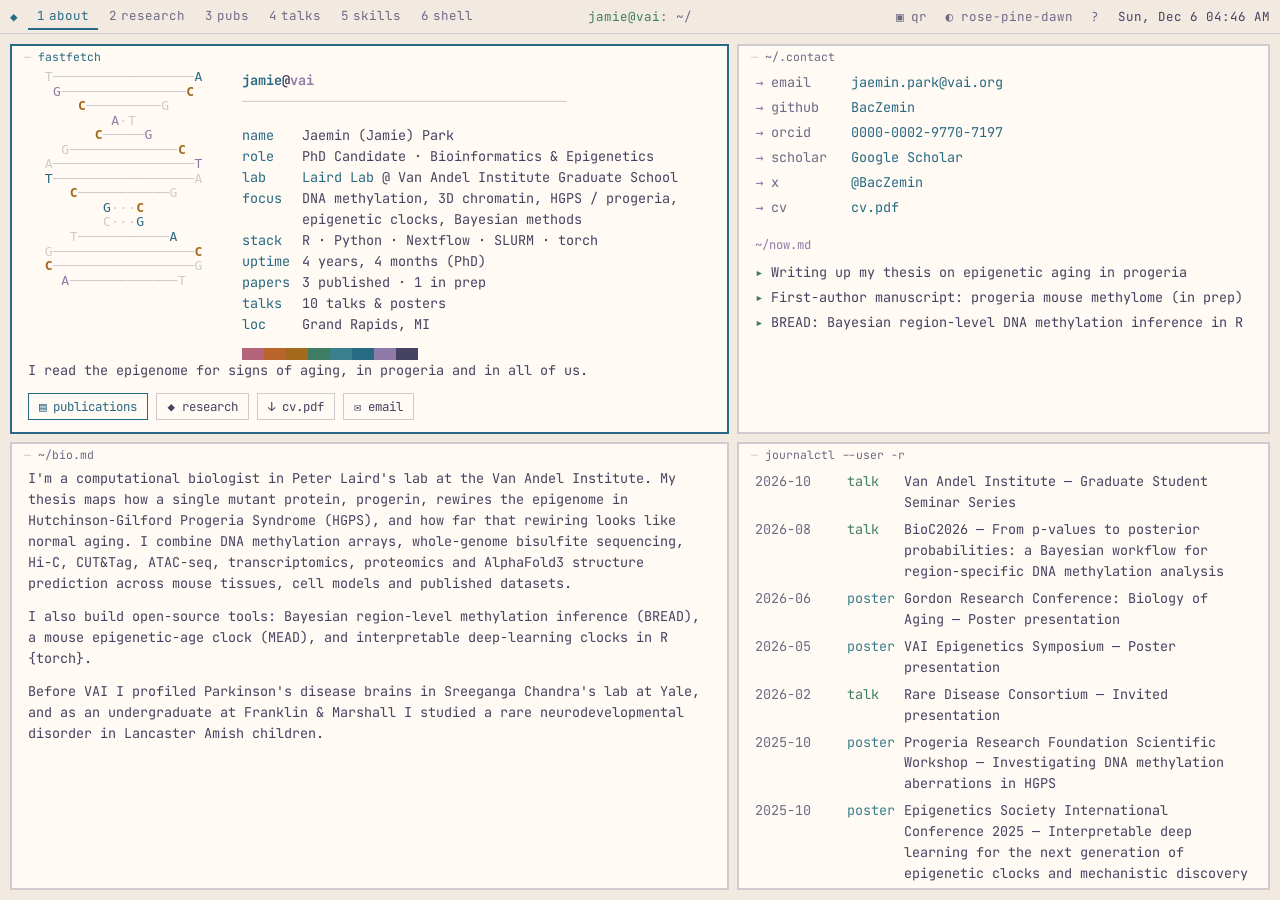
==== index.html @ f0b5bab3 "Initial site: TUI-style personal page driven by site.yaml Co-Authored-By: Claude Opus 5.5 <noreply@a" ====
<!doctype html>
<html lang="en" data-theme="tokyo-night">
<head>
  <meta charset="utf-8">
  <meta name="viewport" content="width=device-width, initial-scale=1, viewport-fit=cover">
  <title>Jaemin (Jamie) Park</title>
  <meta name="description" content="Jaemin (Jamie) Park — PhD candidate at the Van Andel Institute (Laird Lab). Computational epigenomics of aging and Hutchinson-Gilford Progeria Syndrome: DNA methylation, 3D chromatin, epigenetic clocks, Bayesian methods.">
  <meta name="author" content="Jaemin Park">
  <link rel="canonical" href="https://baczemin.github.io/">
  <meta name="theme-color" content="#1a1b26">
  <link rel="icon" type="image/png" href="assets/img/logo.png">

  <!-- Open Graph / social cards (what shows up when the link is shared) -->
  <meta property="og:type" content="profile">
  <meta property="og:title" content="Jaemin (Jamie) Park">
  <meta property="og:description" content="Computational epigenomics of aging and progeria · Van Andel Institute">
  <meta property="og:url" content="https://baczemin.github.io/">
  <meta property="og:image" content="https://baczemin.github.io/assets/img/og.png">
  <meta name="twitter:card" content="summary_large_image">
  <meta name="twitter:site" content="@BacZemin">

  <script type="application/ld+json">
  {
    "@context": "https://schema.org",
    "@type": "Person",
    "name": "Jaemin Park",
    "alternateName": "Jamie Park",
    "jobTitle": "PhD Candidate",
    "affiliation": { "@type": "Organization", "name": "Van Andel Institute" },
    "url": "https://baczemin.github.io/",
    "identifier": "https://orcid.org/0000-0002-9770-7197",
    "sameAs": [
      "https://orcid.org/0000-0002-9770-7197",
      "https://github.com/BacZemin",
      "https://x.com/BacZemin"
    ],
    "knowsAbout": ["DNA methylation", "Epigenetics", "Hutchinson-Gilford Progeria Syndrome", "Epigenetic clocks", "Bioinformatics", "Hi-C", "Bayesian statistics"]
  }
  </script>

  <!-- Apply the saved theme before first paint (no flash) -->
  <script>
    try {
      // ?theme=rose-pine-dawn in the URL forces a theme (handy for projectors)
      var t = new URLSearchParams(location.search).get('theme') || localStorage.getItem('theme');
      if (!t) t = matchMedia('(prefers-color-scheme: light)').matches ? 'rose-pine-dawn' : 'tokyo-night';
      document.documentElement.dataset.theme = t;
    } catch (e) {}
  </script>

  <link rel="preload" href="assets/fonts/jetbrains-mono-400.woff2" as="font" type="font/woff2" crossorigin>
  <link rel="stylesheet" href="assets/css/themes.css">
  <link rel="stylesheet" href="assets/css/tui.css">
</head>
<body>
  <a class="skip" href="#desktop">skip to content</a>

  <!-- ───────────── waybar ───────────── -->
  <header class="bar" role="banner">
    <nav class="bar-left" aria-label="Workspaces">
      <span class="bar-logo" aria-hidden="true">◆</span>
      <div class="ws-pills" id="ws-pills"></div>
    </nav>
    <div class="bar-center" id="bar-path">jamie@vai: ~</div>
    <div class="bar-right">
      <button class="bar-btn" id="btn-qr" title="QR code for this page (q)" aria-label="Show QR code">▣ qr</button>
      <button class="bar-btn" id="btn-theme" title="Cycle theme (t)" aria-label="Change theme">◐ <span id="theme-name">tokyo-night</span></button>
      <button class="bar-btn" id="btn-help" title="Keyboard shortcuts (?)" aria-label="Keyboard shortcuts">?</button>
      <span class="bar-clock" id="bar-clock" aria-hidden="true">--:--</span>
    </div>
  </header>

  <!-- ───────────── workspaces (filled by app.js from site.yaml) ───────────── -->
  <main id="desktop" tabindex="-1">
    <div class="boot" id="boot">
      <pre>[  0.000] loading site.yaml …</pre>
    </div>

    <noscript>
      <div class="noscript">
        <h1>Jaemin (Jamie) Park</h1>
        <p>PhD Candidate, Laird Lab, Van Andel Institute Graduate School (Grand Rapids, MI).
           Computational epigenomics of aging and Hutchinson-Gilford Progeria Syndrome: DNA methylation,
           3D chromatin, epigenetic clocks and Bayesian methods.</p>
        <p><a href="mailto:jaemin.park@vai.org">jaemin.park@vai.org</a> ·
           <a href="https://orcid.org/0000-0002-9770-7197">ORCID</a> ·
           <a href="https://github.com/BacZemin">GitHub</a> ·
           <a href="assets/cv.pdf">CV (PDF)</a> ·
           <a href="site.yaml">full content (site.yaml)</a></p>
        <p>This site is an interactive terminal; enable JavaScript for the full experience.</p>
      </div>
    </noscript>
  </main>

  <!-- ───────────── overlays ───────────── -->
  <div class="overlay" id="palette" hidden>
    <div class="modal palette" role="dialog" aria-modal="true" aria-label="Command palette">
      <div class="pane-title">walker</div>
      <input id="palette-input" type="text" placeholder="type a command, project, paper…" autocomplete="off" spellcheck="false" aria-label="Search commands">
      <ul id="palette-list" role="listbox"></ul>
    </div>
  </div>

  <div class="overlay" id="help" hidden>
    <div class="modal help" role="dialog" aria-modal="true" aria-label="Keyboard shortcuts">
      <div class="pane-title">keybindings</div>
      <dl class="keys">
        <dt><kbd>1</kbd>–<kbd>6</kbd></dt><dd>switch workspace</dd>
        <dt><kbd>Tab</kbd> / <kbd>h</kbd> <kbd>l</kbd></dt><dd>focus next / previous pane</dd>
        <dt><kbd>j</kbd> <kbd>k</kbd> / <kbd>↑</kbd> <kbd>↓</kbd></dt><dd>move through a list</dd>
        <dt><kbd>Enter</kbd></dt><dd>open the selected item</dd>
        <dt><kbd>/</kbd></dt><dd>search publications</dd>
        <dt><kbd>:</kbd> or <kbd>Ctrl</kbd>+<kbd>K</kbd></dt><dd>command palette</dd>
        <dt><kbd>t</kbd></dt><dd>cycle theme</dd>
        <dt><kbd>q</kbd></dt><dd>QR code for this page</dd>
        <dt><kbd>`</kbd></dt><dd>jump to the shell</dd>
        <dt><kbd>Esc</kbd></dt><dd>close</dd>
      </dl>
      <p class="muted">Everything also works by tapping.</p>
    </div>
  </div>

  <div class="overlay" id="qr" hidden>
    <div class="modal qr" role="dialog" aria-modal="true" aria-label="QR code">
      <div class="pane-title">qr</div>
      <div id="qr-code" class="qr-code"></div>
      <div class="qr-url" id="qr-url"></div>
      <div class="qr-actions">
        <button class="chip" id="qr-dl-theme">↓ svg (theme)</button>
        <button class="chip" id="qr-dl-mono">↓ svg (black)</button>
        <button class="chip" id="qr-dl-png">↓ png</button>
        <button class="chip" id="qr-copy">copy link</button>
      </div>
      <p class="muted small">Tip: open a talk first (e.g. <code>#talks/bioc2026</code>) to make a QR that lands on that talk.</p>
    </div>
  </div>

  <div class="toasts" id="toasts" aria-live="polite"></div>

  <script src="vendor/js-yaml.min.js"></script>
  <script src="vendor/qrcode.min.js"></script>
  <script src="assets/js/term.js"></script>
  <script src="assets/js/app.js"></script>
</body>
</html>
---- assets/css/themes.css ----
/* ═══════════════════════════════════════════════════════════════
   themes.css — colour palettes (Omarchy-style theme set)
   To add a theme: copy a block, rename data-theme, and add the
   name to THEMES in assets/js/app.js.
   ═══════════════════════════════════════════════════════════════ */

:root,
[data-theme="tokyo-night"] {
  --bg:      #1a1b26;
  --bg-alt:  #16161e;
  --pane:    #1a1b26;
  --fg:      #c0caf5;
  --muted:   #7f88b3;
  --border:  #3b4261;
  --sel:     #283457;
  --accent:  #7aa2f7;
  --accent2: #bb9af7;
  --green:   #9ece6a;
  --yellow:  #e0af68;
  --red:     #f7768e;
  --cyan:    #7dcfff;
  --orange:  #ff9e64;
  --scheme:  dark;
}

[data-theme="catppuccin"] {
  --bg:      #1e1e2e;
  --bg-alt:  #181825;
  --pane:    #1e1e2e;
  --fg:      #cdd6f4;
  --muted:   #9399b2;
  --border:  #45475a;
  --sel:     #313244;
  --accent:  #89b4fa;
  --accent2: #cba6f7;
  --green:   #a6e3a1;
  --yellow:  #f9e2af;
  --red:     #f38ba8;
  --cyan:    #94e2d5;
  --orange:  #fab387;
  --scheme:  dark;
}

[data-theme="gruvbox"] {
  --bg:      #282828;
  --bg-alt:  #1d2021;
  --pane:    #282828;
  --fg:      #ebdbb2;
  --muted:   #a89984;
  --border:  #504945;
  --sel:     #3c3836;
  --accent:  #d79921;
  --accent2: #d3869b;
  --green:   #b8bb26;
  --yellow:  #fabd2f;
  --red:     #fb4934;
  --cyan:    #8ec07c;
  --orange:  #fe8019;
  --scheme:  dark;
}

[data-theme="nord"] {
  --bg:      #2e3440;
  --bg-alt:  #272c36;
  --pane:    #2e3440;
  --fg:      #e5e9f0;
  --muted:   #a3acbd;
  --border:  #4c566a;
  --sel:     #3b4252;
  --accent:  #88c0d0;
  --accent2: #b48ead;
  --green:   #a3be8c;
  --yellow:  #ebcb8b;
  --red:     #bf616a;
  --cyan:    #8fbcbb;
  --orange:  #d08770;
  --scheme:  dark;
}

[data-theme="everforest"] {
  --bg:      #2d353b;
  --bg-alt:  #272e33;
  --pane:    #2d353b;
  --fg:      #d3c6aa;
  --muted:   #9da9a0;
  --border:  #475258;
  --sel:     #3d484d;
  --accent:  #a7c080;
  --accent2: #d699b6;
  --green:   #a7c080;
  --yellow:  #dbbc7f;
  --red:     #e67e80;
  --cyan:    #83c092;
  --orange:  #e69875;
  --scheme:  dark;
}

[data-theme="kanagawa"] {
  --bg:      #1f1f28;
  --bg-alt:  #16161d;
  --pane:    #1f1f28;
  --fg:      #dcd7ba;
  --muted:   #a6a69c;
  --border:  #54546d;
  --sel:     #2d4f67;
  --accent:  #7e9cd8;
  --accent2: #957fb8;
  --green:   #98bb6c;
  --yellow:  #e6c384;
  --red:     #e46876;
  --cyan:    #7fb4ca;
  --orange:  #ffa066;
  --scheme:  dark;
}

/* light themes — good for bright rooms and projectors */
[data-theme="rose-pine-dawn"] {
  --bg:      #faf4ed;
  --bg-alt:  #f2e9e1;
  --pane:    #fffaf3;
  --fg:      #464261;
  --muted:   #6e6a86;
  --border:  #cecacd;
  --sel:     #f2e9e1;
  --accent:  #286983;
  --accent2: #907aa9;
  --green:   #3e7d63;
  --yellow:  #a36a1e;
  --red:     #b4637a;
  --cyan:    #3a7f8c;
  --orange:  #b8642a;
  --scheme:  light;
}

[data-theme="catppuccin-latte"] {
  --bg:      #eff1f5;
  --bg-alt:  #e6e9ef;
  --pane:    #f5f6f9;
  --fg:      #4c4f69;
  --muted:   #6c6f85;
  --border:  #bcc0cc;
  --sel:     #dce0e8;
  --accent:  #1e66f5;
  --accent2: #8839ef;
  --green:   #2f7d1e;
  --yellow:  #9a6200;
  --red:     #d20f39;
  --cyan:    #137e86;
  --orange:  #c24e00;
  --scheme:  light;
}
---- assets/css/tui.css ----
/* ═══════════════════════════════════════════════════════════════
   tui.css — layout for the terminal / tiling-WM look
   Colours live in themes.css; this file only uses var(--…).
   ═══════════════════════════════════════════════════════════════ */

@font-face {
  font-family: "JetBrains Mono";
  src: url("../fonts/jetbrains-mono-400.woff2") format("woff2");
  font-weight: 400; font-style: normal; font-display: swap;
}
@font-face {
  font-family: "JetBrains Mono";
  src: url("../fonts/jetbrains-mono-700.woff2") format("woff2");
  font-weight: 700; font-style: normal; font-display: swap;
}

:root {
  --font: "JetBrains Mono", ui-monospace, "SF Mono", Menlo, Consolas, monospace;
  --gap-out: 10px;      /* Hyprland gaps_out */
  --gap-in: 8px;        /* Hyprland gaps_in  */
  --bw: 2px;            /* border width      */
  --bar-h: 34px;
  --fs: 13.5px;
  color-scheme: dark;
}
[data-theme="rose-pine-dawn"], [data-theme="catppuccin-latte"] { color-scheme: light; }

* { box-sizing: border-box; }
html, body { height: 100%; }
body {
  margin: 0;
  background: var(--bg-alt);
  color: var(--fg);
  font: 400 var(--fs)/1.55 var(--font);
  -webkit-font-smoothing: antialiased;
  -webkit-text-size-adjust: 100%;
  overflow: hidden;            /* desktop: panes scroll, not the page */
}
a { color: var(--accent); text-decoration: none; }
a:hover, a:focus-visible { text-decoration: underline; text-underline-offset: 3px; }
button { font: inherit; color: inherit; }
::selection { background: var(--sel); color: var(--fg); }
:focus-visible { outline: 1px dashed var(--accent); outline-offset: 2px; }
code, kbd { font-family: var(--font); }
kbd {
  display: inline-block; min-width: 1.6em; padding: 0 .35em;
  border: 1px solid var(--border); border-bottom-width: 2px;
  color: var(--fg); background: var(--bg-alt); text-align: center; font-size: .9em;
}
.muted { color: var(--muted); }
.small { font-size: .88em; }
.skip { position: absolute; left: -9999px; }
.skip:focus { left: 8px; top: 8px; z-index: 100; background: var(--pane); padding: 4px 8px; }

/* colour helpers */
.c-accent { color: var(--accent); }  .c-accent2 { color: var(--accent2); }
.c-green  { color: var(--green); }   .c-yellow  { color: var(--yellow); }
.c-red    { color: var(--red); }     .c-cyan    { color: var(--cyan); }
.c-orange { color: var(--orange); }  .c-muted   { color: var(--muted); }
.b { font-weight: 700; }

/* ───────────── waybar ───────────── */
.bar {
  position: fixed; inset: 0 0 auto 0; height: var(--bar-h); z-index: 20;
  display: grid; grid-template-columns: 1fr auto 1fr; align-items: center;
  padding: 0 var(--gap-out); gap: 12px;
  background: var(--bg-alt); border-bottom: 1px solid var(--border);
  font-size: 12.5px;
}
.bar-left { display: flex; align-items: center; gap: 10px; min-width: 0; }
.bar-logo { color: var(--accent); }
.ws-pills { display: flex; gap: 2px; }
.ws-pill {
  background: none; border: 0; cursor: pointer; padding: 3px 9px;
  color: var(--muted); border-bottom: 2px solid transparent; white-space: nowrap;
}
.ws-pill .n { color: var(--muted); margin-right: 4px; }
.ws-pill:hover { color: var(--fg); }
.ws-pill[aria-current="page"] { color: var(--accent); border-bottom-color: var(--accent); }
.ws-pill[aria-current="page"] .n { color: var(--accent); }
.bar-center { color: var(--muted); white-space: nowrap; overflow: hidden; text-overflow: ellipsis; }
.bar-center .p { color: var(--green); }
.bar-right { display: flex; justify-content: flex-end; align-items: center; gap: 4px; }
.bar-btn {
  background: none; border: 0; cursor: pointer; color: var(--muted); padding: 3px 7px;
}
.bar-btn:hover { color: var(--fg); background: var(--sel); }
.bar-clock { color: var(--fg); padding-left: 8px; }

/* ───────────── desktop + workspaces ───────────── */
#desktop {
  position: fixed; inset: var(--bar-h) 0 0 0;
  padding: var(--gap-out); overflow: hidden; outline: none;
}
.ws {
  display: none; height: 100%; gap: var(--gap-in);
  grid-template-columns: 1fr; grid-auto-rows: minmax(0, 1fr);
}
.ws.active { display: grid; }
.ws.enter-r { animation: slide-r .22s ease-out; }
.ws.enter-l { animation: slide-l .22s ease-out; }
@keyframes slide-r { from { transform: translateX(28px); opacity: 0; } to { transform: none; opacity: 1; } }
@keyframes slide-l { from { transform: translateX(-28px); opacity: 0; } to { transform: none; opacity: 1; } }

/* per-workspace tiling layouts */
.ws-about    { grid-template-columns: 1.35fr 1fr; grid-template-rows: auto minmax(0,1fr); }
.ws-about .p-fetch  { grid-column: 1; grid-row: 1; }
.ws-about .p-bio    { grid-column: 1; grid-row: 2; }
.ws-about .p-links  { grid-column: 2; grid-row: 1; }
.ws-about .p-log    { grid-column: 2; grid-row: 2; }
.ws-research, .ws-talks { grid-template-columns: minmax(0,1fr) minmax(0,1.25fr); }
.ws-pubs     { grid-template-columns: minmax(0,2.2fr) minmax(0,1fr); }
.ws-skills   { grid-template-columns: minmax(0,1.4fr) minmax(0,1fr); grid-template-rows: minmax(0,1.3fr) minmax(0,1fr); }
.ws-skills .p-btop { grid-row: 1 / span 2; }

/* ───────────── panes (windows) ───────────── */
.pane {
  position: relative; min-height: 0; min-width: 0;
  background: var(--pane);
  border: var(--bw) solid var(--border);
  padding: 24px 16px 12px;
  overflow: auto; overscroll-behavior: contain;
  scrollbar-width: thin; scrollbar-color: var(--border) transparent;
  transition: border-color .15s;
}
.pane.focused { border-color: var(--accent); }
.pane-title {
  position: absolute; top: 2px; left: 12px; right: 12px;
  font-size: 11.5px; color: var(--muted); white-space: nowrap; overflow: hidden; text-overflow: ellipsis;
  pointer-events: none;
}
.pane-title::before { content: "─ "; color: var(--border); }
.pane.focused .pane-title { color: var(--accent); }
.pane-title .hint { float: right; color: var(--muted); }
.pane h2 { font-size: 1em; margin: 0 0 .6em; color: var(--accent2); font-weight: 700; }
.pane p { margin: 0 0 .9em; }
.pane p:last-child { margin-bottom: 0; }

/* ───────────── fastfetch ───────────── */
.fetch { display: flex; gap: 22px; align-items: flex-start; }
.helix {
  margin: 0; flex: none; line-height: 1.12; font-size: 13px; letter-spacing: .5px;
  user-select: none; color: var(--muted);
}
.helix .s1 { color: var(--accent); }
.helix .s2 { color: var(--accent2); }
.helix .me { color: var(--yellow); font-weight: 700; }
.helix .bk { color: var(--border); }
.fetch-info { min-width: 0; }
.fetch-info .who { font-weight: 700; }
.fetch-info .who .u { color: var(--accent); } .fetch-info .who .h { color: var(--accent2); }
.fetch-info .rule { color: var(--border); overflow: hidden; white-space: nowrap; }
.kv { display: grid; grid-template-columns: max-content minmax(0,1fr); column-gap: .9em; }
.kv dt { color: var(--accent); }
.kv dd { margin: 0; min-width: 0; overflow-wrap: anywhere; }
.swatches { display: flex; margin-top: 10px; }
.swatches span { width: 22px; height: 12px; }
.tagline { color: var(--fg); margin: 12px 0 0; }
.cta { display: flex; flex-wrap: wrap; gap: 8px; margin-top: 12px; }

/* ───────────── chips / buttons ───────────── */
.chip {
  display: inline-flex; align-items: center; gap: 6px;
  background: transparent; border: 1px solid var(--border); color: var(--fg);
  padding: 3px 10px; cursor: pointer; white-space: nowrap; font-size: .92em; text-decoration: none;
}
.chip:hover, .chip:focus-visible { border-color: var(--accent); color: var(--accent); text-decoration: none; }
.chip.primary { border-color: var(--accent); color: var(--accent); }
.tag { color: var(--cyan); font-size: .88em; }
.tag::before { content: "#"; color: var(--muted); }
.tags { display: flex; flex-wrap: wrap; gap: 2px 10px; margin-top: 8px; }
.badge { font-size: .8em; padding: 0 6px; border: 1px solid currentColor; white-space: nowrap; }

/* ───────────── links pane ───────────── */
.linklist { list-style: none; margin: 0; padding: 0; }
.linklist li { display: grid; grid-template-columns: 6.5em 1fr; gap: 8px; padding: 2px 0; }
.linklist .k { color: var(--muted); }
.linklist .k::before { content: "→ "; color: var(--accent2); }
.linklist a { overflow-wrap: anywhere; }
.now { list-style: none; margin: 0; padding: 0; }
.now li { padding: 2px 0 2px 1.4em; text-indent: -1.4em; }
.now li::before { content: "▸ "; color: var(--green); }
.sub { color: var(--accent2); margin: 16px 0 6px; font-size: .9em; }

/* ───────────── journal / log ───────────── */
.log { list-style: none; margin: 0; padding: 0; }
.log li { display: grid; grid-template-columns: 6.2em 3.6em 1fr; gap: 8px; padding: 3px 0; }
.log .d { color: var(--muted); }
.log .lvl-talk { color: var(--green); } .log .lvl-poster { color: var(--cyan); }
.log .lvl-pub { color: var(--yellow); } .log .lvl-award { color: var(--orange); }
.log a { color: var(--fg); }
.log a:hover { color: var(--accent); }

/* ───────────── yazi-style list + preview ───────────── */
.list { list-style: none; margin: 0; padding: 0; }
.list li { margin: 0; }
.list .row {
  display: grid; grid-template-columns: 1.4em minmax(0,1fr) auto; gap: 6px; align-items: baseline;
  width: 100%; text-align: left; background: none; border: 0; cursor: pointer; padding: 3px 6px;
  color: var(--fg);
}
.list .row:hover { background: var(--sel); }
.list .row { scroll-margin-top: calc(var(--bar-h) + 20px); }
.list .row[aria-selected="true"] { background: var(--sel); color: var(--accent); }
.list .row[aria-selected="true"] .ico { color: var(--accent); }
.list .row .ico { color: var(--muted); }
.list .row .t { overflow: hidden; text-overflow: ellipsis; white-space: nowrap; }
.list .row .m { color: var(--muted); font-size: .88em; white-space: nowrap; }
.list .group { color: var(--accent2); margin: 12px 0 4px 6px; font-size: .9em; }
.list .group:first-child { margin-top: 0; }
.list .inline-detail { display: none; }

.hero { display: none; }
.preview .ph { font-weight: 700; font-size: 1.08em; margin: 0 0 4px; color: var(--fg); }
.meta { color: var(--muted); margin-bottom: 12px; }
.actions { display: flex; flex-wrap: wrap; gap: 8px; margin-top: 14px; }
.award { color: var(--orange); margin-bottom: 10px; }
.preview .empty { color: var(--muted); }

/* ───────────── publications ───────────── */
.search {
  display: flex; align-items: center; gap: 8px; margin-bottom: 12px;
  border-bottom: 1px solid var(--border); padding-bottom: 6px;
}
.search label { color: var(--green); }
.search input {
  flex: 1; min-width: 0; background: transparent; border: 0; outline: none;
  color: var(--fg); font: inherit; caret-color: var(--accent);
}
.search .count { color: var(--muted); font-size: .88em; white-space: nowrap; }
.pubs { list-style: none; margin: 0; padding: 0; }
.pub {
  display: grid; grid-template-columns: 3.4em minmax(0,1fr); gap: 10px;
  padding: 8px 6px; border-left: 2px solid transparent;
}
.pub.sel { border-left-color: var(--accent); background: var(--sel); }
.pub .yr { color: var(--yellow); }
.pub .ti { color: var(--fg); font-weight: 700; }
.pub a.ti:hover { color: var(--accent); }
.pub .au { color: var(--muted); font-size: .9em; }
.pub .au .me { color: var(--green); font-weight: 700; }
.pub .ve { font-size: .9em; }
.pub .ve i { color: var(--accent2); font-style: italic; }
.pub .ids { font-size: .85em; color: var(--muted); display: flex; flex-wrap: wrap; gap: 4px 12px; margin-top: 2px; }
.pub .badge.in-prep, .pub .badge.submitted { color: var(--orange); }
.pub .badge.preprint { color: var(--cyan); }
mark { background: var(--yellow); color: var(--bg); }

.spark { font-size: 1.05em; }
.spark .bars { display: flex; align-items: flex-end; gap: 10px; height: 64px; margin: 6px 0 4px; }
.spark .bar-col { display: flex; flex-direction: column; align-items: center; justify-content: flex-end; height: 100%; }
.spark .bar-fill { width: 18px; background: var(--accent); }
.spark .bar-fill.prep { background: repeating-linear-gradient(45deg, var(--orange) 0 3px, transparent 3px 6px); border: 1px solid var(--orange); }
.spark .lbl { color: var(--muted); font-size: .8em; margin-top: 2px; }
.stat { display: flex; justify-content: space-between; border-bottom: 1px dotted var(--border); padding: 2px 0; }

/* ───────────── btop meters ───────────── */
.meters { display: grid; gap: 14px; }
.meter-head { display: flex; justify-content: space-between; gap: 8px; }
.meter-head .g { color: var(--fg); font-weight: 700; }
.meter-head .pct { color: var(--muted); }
.meter-track { display: flex; gap: 1px; margin: 4px 0 4px; height: 10px; }
.meter-track i { flex: 1; background: var(--sel); }
.meter-track i.on { animation: cell-in .18s both; }
@keyframes cell-in { from { opacity: 0; } }
.meter-items { color: var(--muted); font-size: .9em; }
.meter-items span:not(:last-child)::after { content: " · "; color: var(--border); }

.history { list-style: none; padding: 0; margin: 0; }
.history li { padding: 0 0 12px 14px; border-left: 1px solid var(--border); position: relative; }
.history li::before { content: ""; position: absolute; left: -4px; top: .5em; width: 7px; height: 7px; background: var(--accent2); }
.history .w { color: var(--muted); font-size: .88em; }
.history .what { font-weight: 700; }
.history .where { color: var(--accent); }
.history .note { color: var(--muted); font-size: .92em; }

/* ───────────── shell ───────────── */
.term { display: flex; flex-direction: column; min-height: 100%; cursor: text; }
.term-out { white-space: pre-wrap; word-break: break-word; }
.term-out .line { min-height: 1.55em; }
.term-in { display: flex; align-items: baseline; gap: 0; }
.prompt { white-space: nowrap; }
.prompt .u { color: var(--green); } .prompt .h { color: var(--accent2); } .prompt .d { color: var(--accent); }
.term-in input {
  flex: 1; min-width: 0; background: transparent; border: 0; outline: none; padding: 0 0 0 .6em;
  color: var(--fg); font: inherit; caret-color: var(--accent);
}
.term-chips { display: flex; flex-wrap: wrap; gap: 6px; margin-top: 14px; }
.term-qr { line-height: 1; font-size: 9px; letter-spacing: 0; color: var(--fg); }

/* ───────────── overlays ───────────── */
.overlay {
  position: fixed; inset: 0; z-index: 50; display: grid; place-items: start center;
  padding-top: 12vh; background: color-mix(in srgb, var(--bg-alt) 70%, transparent);
  backdrop-filter: blur(3px);
}
.overlay[hidden] { display: none; }
.modal {
  position: relative; width: min(560px, calc(100vw - 32px));
  background: var(--pane); border: var(--bw) solid var(--accent); padding: 22px 16px 14px;
  max-height: 76vh; overflow: auto;
}
.palette input {
  width: 100%; background: var(--bg-alt); border: 1px solid var(--border); color: var(--fg);
  font: inherit; padding: 6px 10px; outline: none;
}
.palette input:focus { border-color: var(--accent); }
#palette-list { list-style: none; margin: 10px 0 0; padding: 0; max-height: 50vh; overflow: auto; }
#palette-list li {
  display: flex; justify-content: space-between; gap: 12px; padding: 4px 8px; cursor: pointer;
}
#palette-list li .k { color: var(--muted); font-size: .85em; white-space: nowrap; }
#palette-list li[aria-selected="true"] { background: var(--sel); color: var(--accent); }
.keys { display: grid; grid-template-columns: max-content 1fr; gap: 6px 16px; margin: 4px 0 12px; }
.keys dd { margin: 0; color: var(--muted); }
.qr { text-align: center; width: min(400px, calc(100vw - 32px)); }
.qr-code svg { width: 100%; max-width: 280px; height: auto; display: block; margin: 6px auto 8px; }
.qr-url { color: var(--muted); font-size: .85em; overflow-wrap: anywhere; margin-bottom: 12px; }
.qr-actions { display: flex; flex-wrap: wrap; justify-content: center; gap: 6px; margin-bottom: 8px; }

/* mako-style notifications */
.toasts { position: fixed; top: calc(var(--bar-h) + 10px); right: 10px; z-index: 60; display: grid; gap: 8px; }
.toast {
  background: var(--pane); border: var(--bw) solid var(--accent); padding: 8px 14px;
  min-width: 220px; max-width: 320px; animation: toast-in .2s ease-out;
}
.toast .tt { color: var(--accent); font-weight: 700; }
@keyframes toast-in { from { transform: translateX(20px); opacity: 0; } }

.boot { padding: 20px; color: var(--muted); }
.boot pre { margin: 0; font: inherit; white-space: pre-wrap; }
.noscript { max-width: 680px; padding: 20px; }

/* ───────────── mobile (QR scans land here) ───────────── */
@media (max-width: 900px) {
  :root { --fs: 14.5px; --gap-out: 10px; }
  body { overflow: auto; }
  .bar { grid-template-columns: 1fr auto; padding: 0 12px; padding-top: env(safe-area-inset-top); height: calc(var(--bar-h) + env(safe-area-inset-top)); }
  .bar-center { display: none; }
  .bar-clock { display: none; }
  .bar-left .bar-logo::after { content: " jamie@vai"; color: var(--fg); }
  /* workspace pills become a bottom dock */
  .ws-pills {
    position: fixed; left: 0; right: 0; bottom: 0; z-index: 20;
    display: grid; grid-template-columns: repeat(6, 1fr); gap: 0;
    background: var(--bg-alt); border-top: 1px solid var(--border);
    padding-bottom: env(safe-area-inset-bottom);
  }
  .ws-pill { padding: 10px 0 9px; font-size: 11.5px; border-bottom: 0; border-top: 2px solid transparent; }
  .ws-pill .n { display: block; margin: 0 0 1px; font-size: 10px; }
  .ws-pill[aria-current="page"] { border-top-color: var(--accent); }
  #help-btn-hide, #btn-help { display: none; }

  #desktop {
    position: static; overflow: visible;
    padding: calc(var(--bar-h) + env(safe-area-inset-top) + var(--gap-out)) 12px calc(72px + env(safe-area-inset-bottom));
  }
  .ws, .ws-about, .ws-research, .ws-talks, .ws-pubs, .ws-skills {
    height: auto; grid-template-columns: minmax(0,1fr); grid-template-rows: none; grid-auto-rows: auto;
  }
  .ws-about .p-fetch, .ws-about .p-bio, .ws-about .p-links, .ws-about .p-log, .ws-skills .p-btop {
    grid-column: auto; grid-row: auto;
  }
  .pane { overflow: visible; padding: 24px 14px 14px; }
  .pane.focused { border-color: var(--border); }
  .pane.focused .pane-title { color: var(--muted); }

  .hero { display: block; margin: 2px 0 14px; font-size: 1.45em; line-height: 1.25; font-weight: 700; color: var(--fg); }
  .hero small { display: block; font-size: .6em; font-weight: 400; color: var(--accent); margin-top: 6px; }
  .fetch { flex-direction: column; align-items: center; gap: 12px; }
  .fetch-info { width: 100%; }
  .helix { font-size: 10px; }
  .log li { grid-template-columns: 5.6em 3.4em minmax(0,1fr); }
  .linklist li { grid-template-columns: 5.5em minmax(0,1fr); }

  /* list+preview collapses to an accordion: preview pane hidden, details inline */
  .ws-research .preview, .ws-talks .preview { display: none; }
  .list .row { padding: 8px 4px; }
  .list .row .t { white-space: normal; }
  .list .row[aria-expanded="true"] + .inline-detail { display: block; padding: 4px 6px 14px 30px; }

  .term { min-height: 60vh; }
  .chip { padding: 6px 12px; }
  .toasts { left: 10px; right: 10px; top: auto; bottom: calc(70px + env(safe-area-inset-bottom)); }
  .toast { max-width: none; }
  .overlay { padding-top: 8vh; }
}

@media (prefers-reduced-motion: reduce) {
  *, *::before, *::after { animation: none !important; transition: none !important; }
}
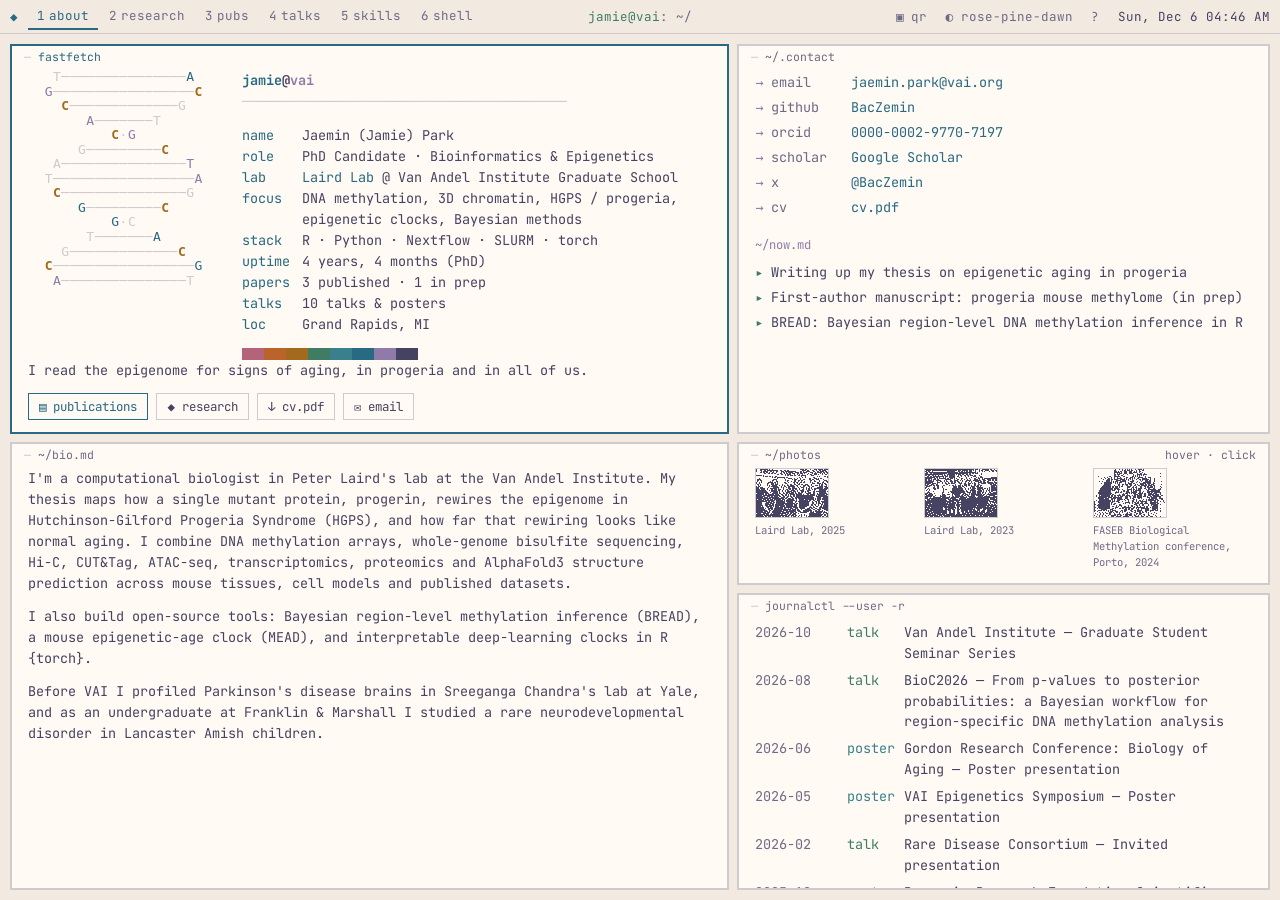
==== commit f7ad1455: "Add photos: dithered headshot slot, gallery pane with lightbox, figure support for projects/talks Co" ====
--- a/index.html
+++ b/index.html
@@ -135,6 +135,18 @@
     </div>
   </div>
 
+  <div class="overlay" id="lightbox" hidden>
+    <div class="modal lightbox" role="dialog" aria-modal="true" aria-label="Photo">
+      <div class="pane-title">feh <span id="lb-count"></span></div>
+      <img id="lb-img" alt="">
+      <div class="lb-bar">
+        <button class="chip" id="lb-prev" aria-label="Previous photo">← prev</button>
+        <div id="lb-cap" class="lb-cap"></div>
+        <button class="chip" id="lb-next" aria-label="Next photo">next →</button>
+      </div>
+    </div>
+  </div>
+
   <div class="toasts" id="toasts" aria-live="polite"></div>
 
   <script src="vendor/js-yaml.min.js"></script>
--- a/assets/css/tui.css
+++ b/assets/css/tui.css
@@ -103,11 +103,12 @@
 @keyframes slide-l { from { transform: translateX(-28px); opacity: 0; } to { transform: none; opacity: 1; } }
 
 /* per-workspace tiling layouts */
-.ws-about    { grid-template-columns: 1.35fr 1fr; grid-template-rows: auto minmax(0,1fr); }
+.ws-about    { grid-template-columns: 1.35fr 1fr; grid-template-rows: auto auto minmax(0,1fr); }
 .ws-about .p-fetch  { grid-column: 1; grid-row: 1; }
-.ws-about .p-bio    { grid-column: 1; grid-row: 2; }
+.ws-about .p-bio    { grid-column: 1; grid-row: 2 / span 2; }
 .ws-about .p-links  { grid-column: 2; grid-row: 1; }
-.ws-about .p-log    { grid-column: 2; grid-row: 2; }
+.ws-about .p-photos { grid-column: 2; grid-row: 2; }
+.ws-about .p-log    { grid-column: 2; grid-row: 3; }
 .ws-research, .ws-talks { grid-template-columns: minmax(0,1fr) minmax(0,1.25fr); }
 .ws-pubs     { grid-template-columns: minmax(0,2.2fr) minmax(0,1fr); }
 .ws-skills   { grid-template-columns: minmax(0,1.4fr) minmax(0,1fr); grid-template-rows: minmax(0,1.3fr) minmax(0,1fr); }
@@ -157,6 +158,41 @@
 .swatches span { width: 22px; height: 12px; }
 .tagline { color: var(--fg); margin: 12px 0 0; }
 .cta { display: flex; flex-wrap: wrap; gap: 8px; margin-top: 12px; }
+
+/* ───────────── photos (dithered → real on hover/tap) ───────────── */
+.photo { position: relative; margin: 0; overflow: hidden; background: var(--bg-alt); cursor: pointer; }
+.photo canvas { display: block; width: 100%; height: auto; image-rendering: pixelated; image-rendering: crisp-edges; }
+.photo img.real {
+  position: absolute; inset: 0; width: 100%; height: 100%; object-fit: cover;
+  opacity: 0; transition: opacity .45s ease;
+}
+.photo.headshot img.real { object-position: 50% 25%; }
+.photo:hover img.real, .photo:focus-visible img.real, .photo.revealed img.real,
+.thumb:hover .photo img.real, .thumb:focus-visible .photo img.real { opacity: 1; }
+.photo:not(.ready) img.real { opacity: 1; }          /* until the dither is drawn, show the photo */
+.photo.broken { display: none; }
+@media (hover: none) {           /* phones: hint that the photo can be tapped */
+  .photo.ready:not(.revealed)::after {
+    content: "tap ◐"; position: absolute; right: 4px; bottom: 4px; font-size: 10px;
+    background: var(--pane); color: var(--muted); padding: 0 5px; border: 1px solid var(--border);
+  }
+  .thumb .photo.ready::after { content: none; }
+}
+.photo.headshot { width: 190px; flex: none; border: 1px solid var(--border); }
+.fig { margin: 14px 0 4px; }
+.fig .photo { border: 1px solid var(--border); }
+.fig .cap, .thumb .cap { display: block; color: var(--muted); font-size: .85em; margin-top: 4px; }
+
+.gallery { display: grid; grid-template-columns: repeat(3, minmax(0, 1fr)); gap: 10px; }
+.thumb { display: flex; flex-direction: column; justify-content: flex-start; background: none; border: 0; padding: 0; text-align: left; cursor: zoom-in; color: inherit; font-size: .92em; }
+.thumb .photo { border: 1px solid var(--border); }
+.thumb:hover .photo, .thumb:focus-visible .photo { border-color: var(--accent); }
+
+.lightbox { width: min(1100px, calc(100vw - 32px)); max-height: 90vh; padding: 26px 14px 12px; }
+.lightbox img { display: block; width: 100%; max-height: 72vh; object-fit: contain; background: var(--bg-alt); }
+.lb-bar { display: grid; grid-template-columns: auto 1fr auto; gap: 10px; align-items: center; margin-top: 10px; }
+.lb-cap { text-align: center; }
+.overlay#lightbox { padding-top: 4vh; }
 
 /* ───────────── chips / buttons ───────────── */
 .chip {
@@ -358,7 +394,11 @@
   .ws, .ws-about, .ws-research, .ws-talks, .ws-pubs, .ws-skills {
     height: auto; grid-template-columns: minmax(0,1fr); grid-template-rows: none; grid-auto-rows: auto;
   }
-  .ws-about .p-fetch, .ws-about .p-bio, .ws-about .p-links, .ws-about .p-log, .ws-skills .p-btop {
+  .photo.headshot { width: min(240px, 70vw); }
+  .gallery { grid-template-columns: 1fr 1fr; }
+  .lb-bar { grid-template-columns: 1fr 1fr; }
+  .lb-cap { grid-column: 1 / -1; grid-row: 1; }
+  .ws-about .p-fetch, .ws-about .p-bio, .ws-about .p-photos, .ws-about .p-links, .ws-about .p-log, .ws-skills .p-btop {
     grid-column: auto; grid-row: auto;
   }
   .pane { overflow: visible; padding: 24px 14px 14px; }
